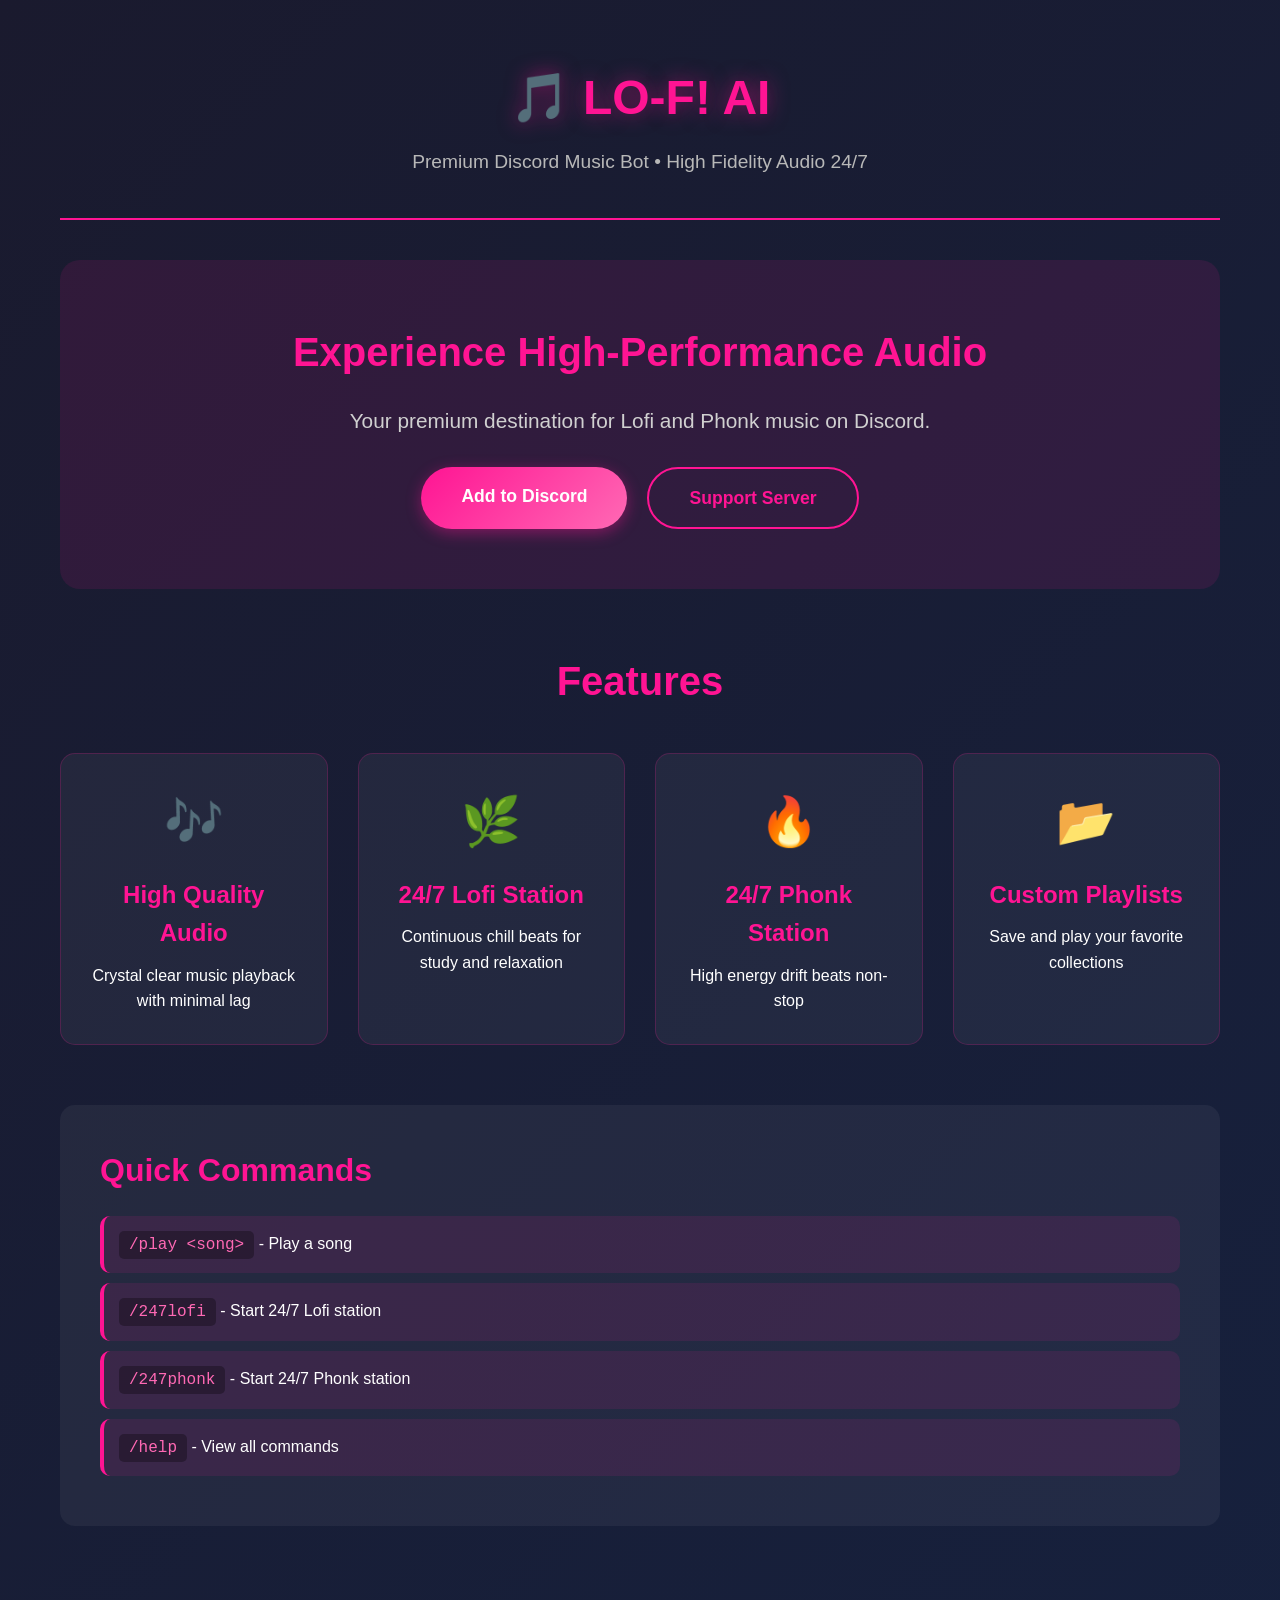
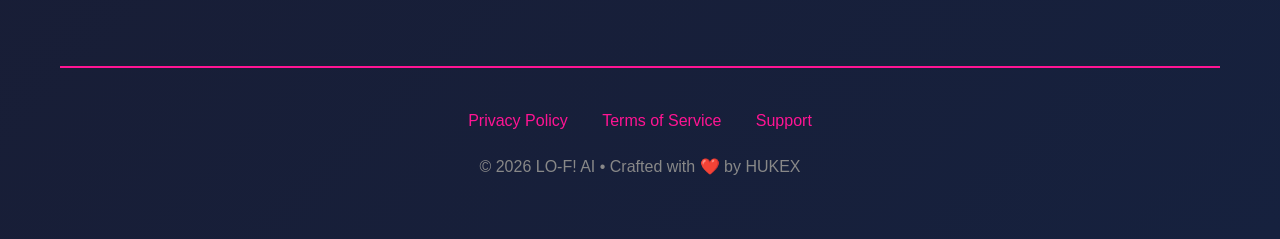
==== index.html @ 0ba2e4ad "lofi-ai" ====
<!DOCTYPE html>
<html lang="en">
<head>
    <meta charset="UTF-8">
    <meta name="viewport" content="width=device-width, initial-scale=1.0">
    <title>LO-F! AI - Premium Discord Music Bot</title>
    <link rel="stylesheet" href="style.css">
</head>
<body>
    <div class="container">
        <header>
            <h1>🎵 LO-F! AI</h1>
            <p class="tagline">Premium Discord Music Bot • High Fidelity Audio 24/7</p>
        </header>

        <main>
            <section class="hero">
                <h2>Experience High-Performance Audio</h2>
                <p>Your premium destination for Lofi and Phonk music on Discord.</p>
                <div class="cta-buttons">
                    <a href="https://discord.com/api/oauth2/authorize?client_id=YOUR_CLIENT_ID&permissions=36768832&scope=bot%20applications.commands" class="btn btn-primary">Add to Discord</a>
                    <a href="https://discord.gg/2WJfUDpQuA" class="btn btn-secondary">Support Server</a>
                </div>
            </section>

            <section class="features">
                <h2>Features</h2>
                <div class="feature-grid">
                    <div class="feature">
                        <span class="icon">🎶</span>
                        <h3>High Quality Audio</h3>
                        <p>Crystal clear music playback with minimal lag</p>
                    </div>
                    <div class="feature">
                        <span class="icon">🌿</span>
                        <h3>24/7 Lofi Station</h3>
                        <p>Continuous chill beats for study and relaxation</p>
                    </div>
                    <div class="feature">
                        <span class="icon">🔥</span>
                        <h3>24/7 Phonk Station</h3>
                        <p>High energy drift beats non-stop</p>
                    </div>
                    <div class="feature">
                        <span class="icon">📂</span>
                        <h3>Custom Playlists</h3>
                        <p>Save and play your favorite collections</p>
                    </div>
                </div>
            </section>

            <section class="commands">
                <h2>Quick Commands</h2>
                <ul>
                    <li><code>/play &lt;song&gt;</code> - Play a song</li>
                    <li><code>/247lofi</code> - Start 24/7 Lofi station</li>
                    <li><code>/247phonk</code> - Start 24/7 Phonk station</li>
                    <li><code>/help</code> - View all commands</li>
                </ul>
            </section>
        </main>

        <footer>
            <div class="footer-links">
                <a href="privacy.html">Privacy Policy</a>
                <a href="terms.html">Terms of Service</a>
                <a href="https://discord.gg/2WJfUDpQuA">Support</a>
            </div>
            <p>&copy; 2026 LO-F! AI • Crafted with ❤️ by HUKEX</p>
        </footer>
    </div>
</body>
</html>
---- style.css ----
* {
    margin: 0;
    padding: 0;
    box-sizing: border-box;
}

body {
    font-family: 'Segoe UI', Tahoma, Geneva, Verdana, sans-serif;
    background: linear-gradient(135deg, #1a1a2e 0%, #16213e 100%);
    color: #ffffff;
    line-height: 1.6;
    min-height: 100vh;
}

.container {
    max-width: 1200px;
    margin: 0 auto;
    padding: 20px;
}

header {
    text-align: center;
    padding: 40px 0;
    border-bottom: 2px solid #FF1493;
}

header h1 {
    font-size: 3em;
    color: #FF1493;
    margin-bottom: 10px;
    text-shadow: 0 0 20px rgba(255, 20, 147, 0.5);
}

.tagline {
    font-size: 1.2em;
    color: #b8b8b8;
}

.tagline a {
    color: #FF1493;
    text-decoration: none;
}

.tagline a:hover {
    text-decoration: underline;
}

main {
    padding: 40px 0;
}

.hero {
    text-align: center;
    padding: 60px 20px;
    background: rgba(255, 20, 147, 0.1);
    border-radius: 20px;
    margin-bottom: 40px;
}

.hero h2 {
    font-size: 2.5em;
    margin-bottom: 20px;
    color: #FF1493;
}

.hero p {
    font-size: 1.3em;
    margin-bottom: 30px;
    color: #d0d0d0;
}

.cta-buttons {
    display: flex;
    gap: 20px;
    justify-content: center;
    flex-wrap: wrap;
}

.btn {
    padding: 15px 40px;
    border-radius: 50px;
    text-decoration: none;
    font-size: 1.1em;
    font-weight: bold;
    transition: all 0.3s ease;
    display: inline-block;
}

.btn-primary {
    background: linear-gradient(135deg, #FF1493, #ff69b4);
    color: white;
    box-shadow: 0 4px 15px rgba(255, 20, 147, 0.4);
}

.btn-primary:hover {
    transform: translateY(-3px);
    box-shadow: 0 6px 20px rgba(255, 20, 147, 0.6);
}

.btn-secondary {
    background: transparent;
    color: #FF1493;
    border: 2px solid #FF1493;
}

.btn-secondary:hover {
    background: #FF1493;
    color: white;
    transform: translateY(-3px);
}

.features {
    margin: 60px 0;
}

.features h2 {
    text-align: center;
    font-size: 2.5em;
    margin-bottom: 40px;
    color: #FF1493;
}

.feature-grid {
    display: grid;
    grid-template-columns: repeat(auto-fit, minmax(250px, 1fr));
    gap: 30px;
}

.feature {
    background: rgba(255, 255, 255, 0.05);
    padding: 30px;
    border-radius: 15px;
    text-align: center;
    transition: transform 0.3s ease;
    border: 1px solid rgba(255, 20, 147, 0.2);
}

.feature:hover {
    transform: translateY(-10px);
    border-color: #FF1493;
}

.feature .icon {
    font-size: 3em;
    display: block;
    margin-bottom: 15px;
}

.feature h3 {
    color: #FF1493;
    margin-bottom: 10px;
    font-size: 1.5em;
}

.commands {
    background: rgba(255, 255, 255, 0.05);
    padding: 40px;
    border-radius: 15px;
    margin: 40px 0;
}

.commands h2 {
    color: #FF1493;
    margin-bottom: 20px;
    font-size: 2em;
}

.commands ul {
    list-style: none;
}

.commands li {
    padding: 15px;
    margin: 10px 0;
    background: rgba(255, 20, 147, 0.1);
    border-radius: 10px;
    border-left: 4px solid #FF1493;
}

.commands code {
    background: rgba(0, 0, 0, 0.3);
    padding: 5px 10px;
    border-radius: 5px;
    color: #ff69b4;
    font-family: 'Courier New', monospace;
}

.legal-content {
    background: rgba(255, 255, 255, 0.05);
    padding: 40px;
    border-radius: 15px;
    max-width: 900px;
    margin: 0 auto;
}

.legal-content h1 {
    color: #FF1493;
    margin-bottom: 20px;
    font-size: 2.5em;
    text-align: center;
}

.legal-content h2 {
    color: #ff69b4;
    margin-top: 30px;
    margin-bottom: 15px;
    font-size: 1.8em;
}

.legal-content section {
    margin-bottom: 30px;
}

.legal-content ul {
    margin-left: 30px;
    margin-top: 10px;
}

.legal-content li {
    margin: 8px 0;
}

.legal-content a {
    color: #FF1493;
    text-decoration: none;
}

.legal-content a:hover {
    text-decoration: underline;
}

.legal-content p {
    margin: 10px 0;
    color: #d0d0d0;
}

footer {
    text-align: center;
    padding: 40px 0;
    border-top: 2px solid #FF1493;
    margin-top: 60px;
}

.footer-links {
    margin-bottom: 20px;
}

.footer-links a {
    color: #FF1493;
    text-decoration: none;
    margin: 0 15px;
    transition: color 0.3s ease;
}

.footer-links a:hover {
    color: #ff69b4;
}

footer p {
    color: #888;
}

@media (max-width: 768px) {
    header h1 {
        font-size: 2em;
    }

    .hero h2 {
        font-size: 1.8em;
    }

    .cta-buttons {
        flex-direction: column;
        align-items: center;
    }

    .btn {
        width: 100%;
        max-width: 300px;
    }

    .legal-content {
        padding: 20px;
    }

    .legal-content h1 {
        font-size: 1.8em;
    }

    .legal-content h2 {
        font-size: 1.4em;
    }
}
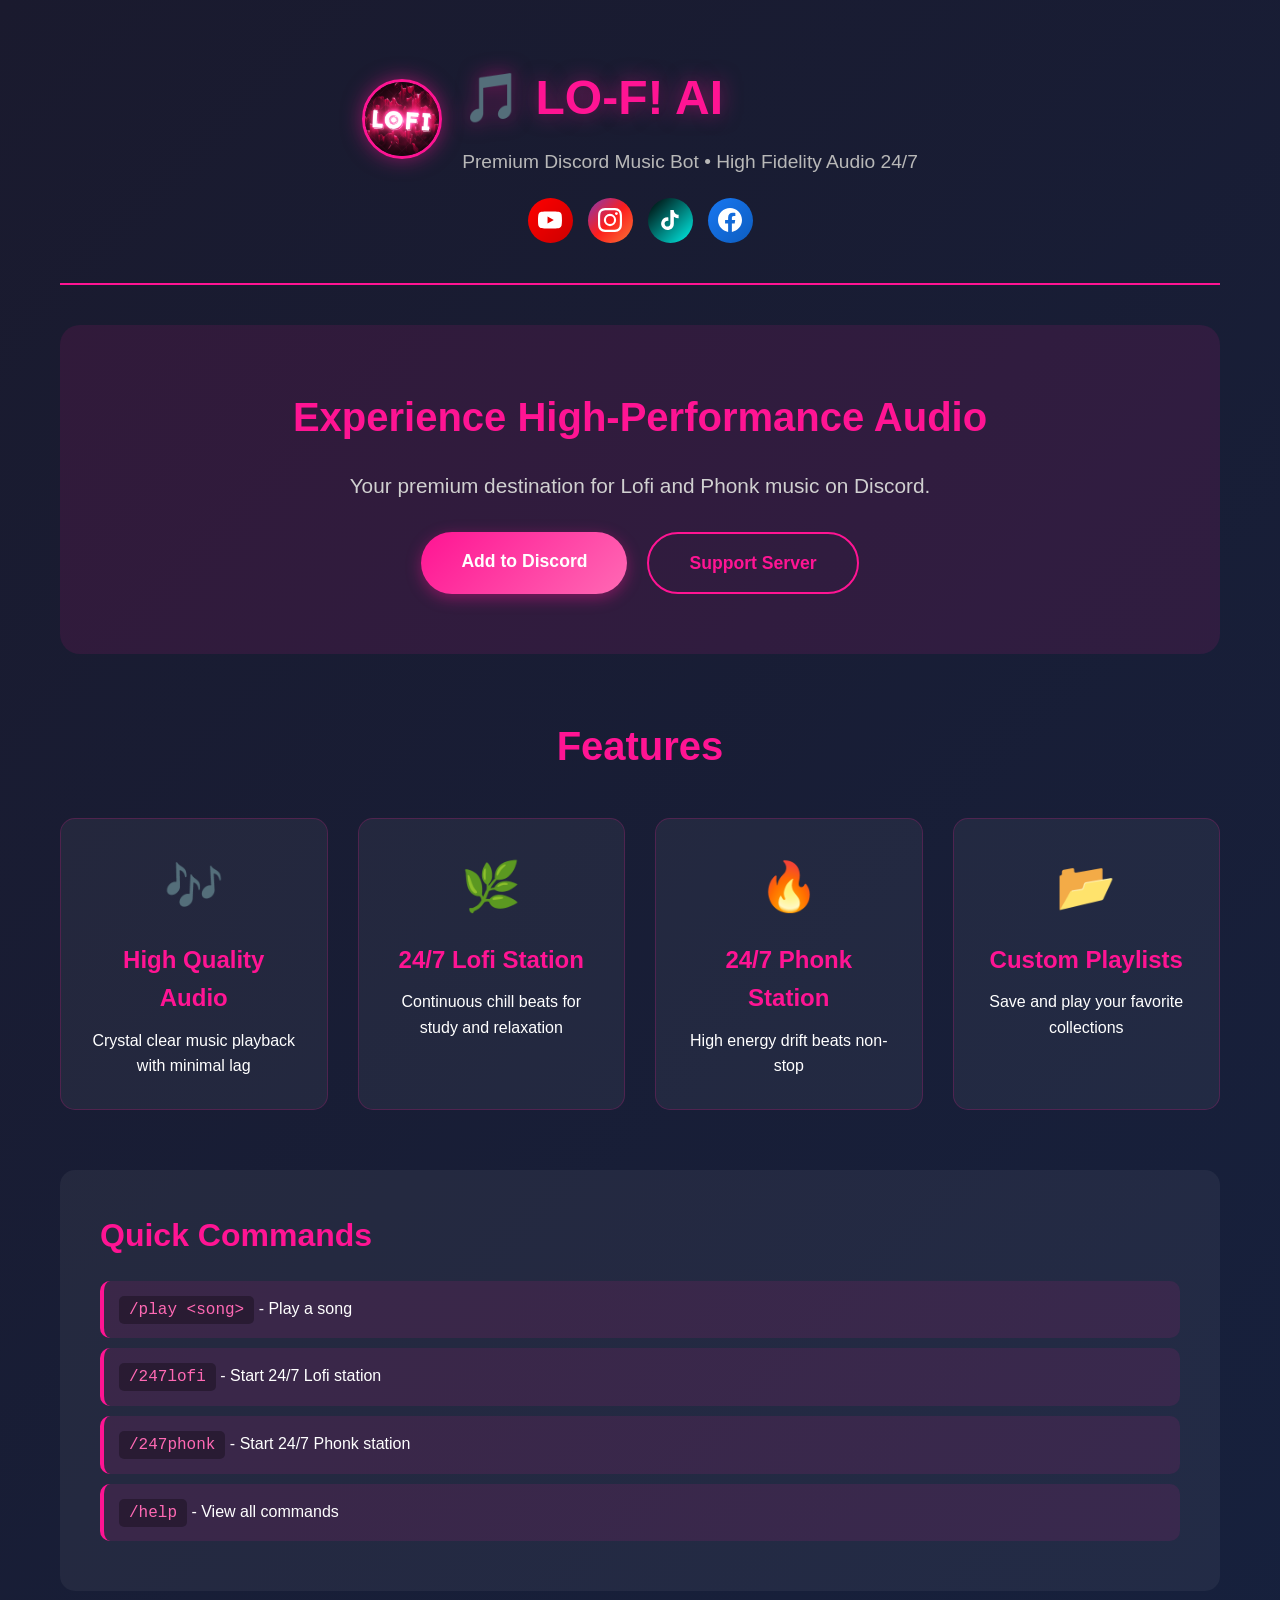
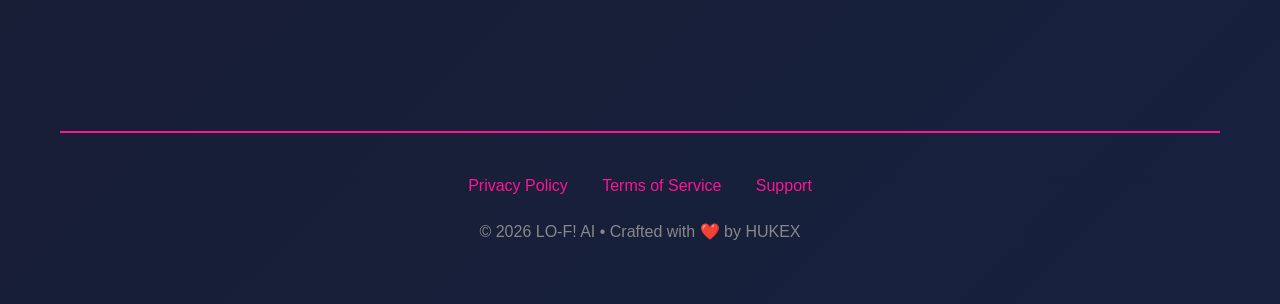
==== commit 05dab3d7: "Add files via upload" ====
--- a/index.html
+++ b/index.html
@@ -1,16 +1,50 @@
 <!DOCTYPE html>
 <html lang="en">
+
 <head>
     <meta charset="UTF-8">
     <meta name="viewport" content="width=device-width, initial-scale=1.0">
     <title>LO-F! AI - Premium Discord Music Bot</title>
     <link rel="stylesheet" href="style.css">
 </head>
+
 <body>
     <div class="container">
         <header>
-            <h1>🎵 LO-F! AI</h1>
-            <p class="tagline">Premium Discord Music Bot • High Fidelity Audio 24/7</p>
+            <div class="logo-container">
+                <img src="logo.png" alt="LO-F! AI Logo" class="logo">
+                <div class="header-text">
+                    <h1>🎵 LO-F! AI</h1>
+                    <p class="tagline">Premium Discord Music Bot • High Fidelity Audio 24/7</p>
+                </div>
+            </div>
+            <div class="social-links">
+                <a href="https://www.youtube.com/@hukexff" target="_blank" title="YouTube" class="social-btn youtube">
+                    <svg width="24" height="24" viewBox="0 0 24 24" fill="currentColor">
+                        <path
+                            d="M23.498 6.186a3.016 3.016 0 0 0-2.122-2.136C19.505 3.545 12 3.545 12 3.545s-7.505 0-9.377.505A3.017 3.017 0 0 0 .502 6.186C0 8.07 0 12 0 12s0 3.93.502 5.814a3.016 3.016 0 0 0 2.122 2.136c1.871.505 9.376.505 9.376.505s7.505 0 9.377-.505a3.015 3.015 0 0 0 2.122-2.136C24 15.93 24 12 24 12s0-3.93-.502-5.814zM9.545 15.568V8.432L15.818 12l-6.273 3.568z" />
+                    </svg>
+                </a>
+                <a href="https://www.instagram.com/hukexff" target="_blank" title="Instagram"
+                    class="social-btn instagram">
+                    <svg width="24" height="24" viewBox="0 0 24 24" fill="currentColor">
+                        <path
+                            d="M12 2.163c3.204 0 3.584.012 4.85.07 3.252.148 4.771 1.691 4.919 4.919.058 1.265.069 1.645.069 4.849 0 3.205-.012 3.584-.069 4.849-.149 3.225-1.664 4.771-4.919 4.919-1.266.058-1.644.07-4.85.07-3.204 0-3.584-.012-4.849-.07-3.26-.149-4.771-1.699-4.919-4.92-.058-1.265-.07-1.644-.07-4.849 0-3.204.013-3.583.07-4.849.149-3.227 1.664-4.771 4.919-4.919 1.266-.057 1.645-.069 4.849-.069zM12 0C8.741 0 8.333.014 7.053.072 2.695.272.273 2.69.073 7.052.014 8.333 0 8.741 0 12c0 3.259.014 3.668.072 4.948.2 4.358 2.618 6.78 6.98 6.98C8.333 23.986 8.741 24 12 24c3.259 0 3.668-.014 4.948-.072 4.354-.2 6.782-2.618 6.979-6.98.059-1.28.073-1.689.073-4.948 0-3.259-.014-3.667-.072-4.947-.196-4.354-2.617-6.78-6.979-6.98C15.668.014 15.259 0 12 0zm0 5.838a6.162 6.162 0 1 0 0 12.324 6.162 6.162 0 0 0 0-12.324zM12 16a4 4 0 1 1 0-8 4 4 0 0 1 0 8zm6.406-11.845a1.44 1.44 0 1 0 0 2.881 1.44 1.44 0 0 0 0-2.881z" />
+                    </svg>
+                </a>
+                <a href="https://www.tiktok.com/@hukexff" target="_blank" title="TikTok" class="social-btn tiktok">
+                    <svg width="24" height="24" viewBox="0 0 24 24" fill="currentColor">
+                        <path
+                            d="M19.59 6.69a4.83 4.83 0 0 1-3.77-4.25V2h-3.45v13.67a2.89 2.89 0 0 1-5.2 1.74 2.89 2.89 0 0 1 2.31-4.64 2.93 2.93 0 0 1 .88.13V9.4a6.84 6.84 0 0 0-1-.05A6.33 6.33 0 0 0 5 20.1a6.34 6.34 0 0 0 10.86-4.43v-7a8.16 8.16 0 0 0 4.77 1.52v-3.4a4.85 4.85 0 0 1-1-.1z" />
+                    </svg>
+                </a>
+                <a href="https://www.facebook.com/hukexff" target="_blank" title="Facebook" class="social-btn facebook">
+                    <svg width="24" height="24" viewBox="0 0 24 24" fill="currentColor">
+                        <path
+                            d="M24 12.073c0-6.627-5.373-12-12-12s-12 5.373-12 12c0 5.99 4.388 10.954 10.125 11.854v-8.385H7.078v-3.47h3.047V9.43c0-3.007 1.792-4.669 4.533-4.669 1.312 0 2.686.235 2.686.235v2.953H15.83c-1.491 0-1.956.925-1.956 1.874v2.25h3.328l-.532 3.47h-2.796v8.385C19.612 23.027 24 18.062 24 12.073z" />
+                    </svg>
+                </a>
+            </div>
         </header>
 
         <main>
@@ -18,7 +52,8 @@
                 <h2>Experience High-Performance Audio</h2>
                 <p>Your premium destination for Lofi and Phonk music on Discord.</p>
                 <div class="cta-buttons">
-                    <a href="https://discord.com/api/oauth2/authorize?client_id=YOUR_CLIENT_ID&permissions=36768832&scope=bot%20applications.commands" class="btn btn-primary">Add to Discord</a>
+                    <a href="https://discord.com/api/oauth2/authorize?client_id=YOUR_CLIENT_ID&permissions=36768832&scope=bot%20applications.commands"
+                        class="btn btn-primary">Add to Discord</a>
                     <a href="https://discord.gg/2WJfUDpQuA" class="btn btn-secondary">Support Server</a>
                 </div>
             </section>
@@ -70,4 +105,5 @@
         </footer>
     </div>
 </body>
-</html>
+
+</html>
--- a/style.css
+++ b/style.css
@@ -24,11 +24,90 @@
     border-bottom: 2px solid #FF1493;
 }
 
+.logo-container {
+    display: flex;
+    align-items: center;
+    justify-content: center;
+    gap: 20px;
+    margin-bottom: 20px;
+    flex-wrap: wrap;
+}
+
+.logo {
+    width: 80px;
+    height: 80px;
+    border-radius: 50%;
+    border: 3px solid #FF1493;
+    box-shadow: 0 0 20px rgba(255, 20, 147, 0.5);
+}
+
+.header-text {
+    text-align: left;
+}
+
 header h1 {
     font-size: 3em;
     color: #FF1493;
     margin-bottom: 10px;
     text-shadow: 0 0 20px rgba(255, 20, 147, 0.5);
+}
+
+.social-links {
+    display: flex;
+    gap: 15px;
+    justify-content: center;
+    margin-top: 20px;
+}
+
+.social-btn {
+    width: 45px;
+    height: 45px;
+    border-radius: 50%;
+    display: flex;
+    align-items: center;
+    justify-content: center;
+    transition: all 0.3s ease;
+    text-decoration: none;
+}
+
+.social-btn:hover {
+    transform: translateY(-5px);
+}
+
+.social-btn.youtube {
+    background: linear-gradient(135deg, #FF0000, #cc0000);
+    color: white;
+}
+
+.social-btn.youtube:hover {
+    box-shadow: 0 5px 20px rgba(255, 0, 0, 0.5);
+}
+
+.social-btn.instagram {
+    background: linear-gradient(135deg, #833AB4, #FD1D1D, #F77737);
+    color: white;
+}
+
+.social-btn.instagram:hover {
+    box-shadow: 0 5px 20px rgba(253, 29, 29, 0.5);
+}
+
+.social-btn.tiktok {
+    background: linear-gradient(135deg, #000000, #00f2ea);
+    color: white;
+}
+
+.social-btn.tiktok:hover {
+    box-shadow: 0 5px 20px rgba(0, 242, 234, 0.5);
+}
+
+.social-btn.facebook {
+    background: linear-gradient(135deg, #1877F2, #0d5dbf);
+    color: white;
+}
+
+.social-btn.facebook:hover {
+    box-shadow: 0 5px 20px rgba(24, 119, 242, 0.5);
 }
 
 .tagline {
@@ -290,4 +369,4 @@
     .legal-content h2 {
         font-size: 1.4em;
     }
-}
+}
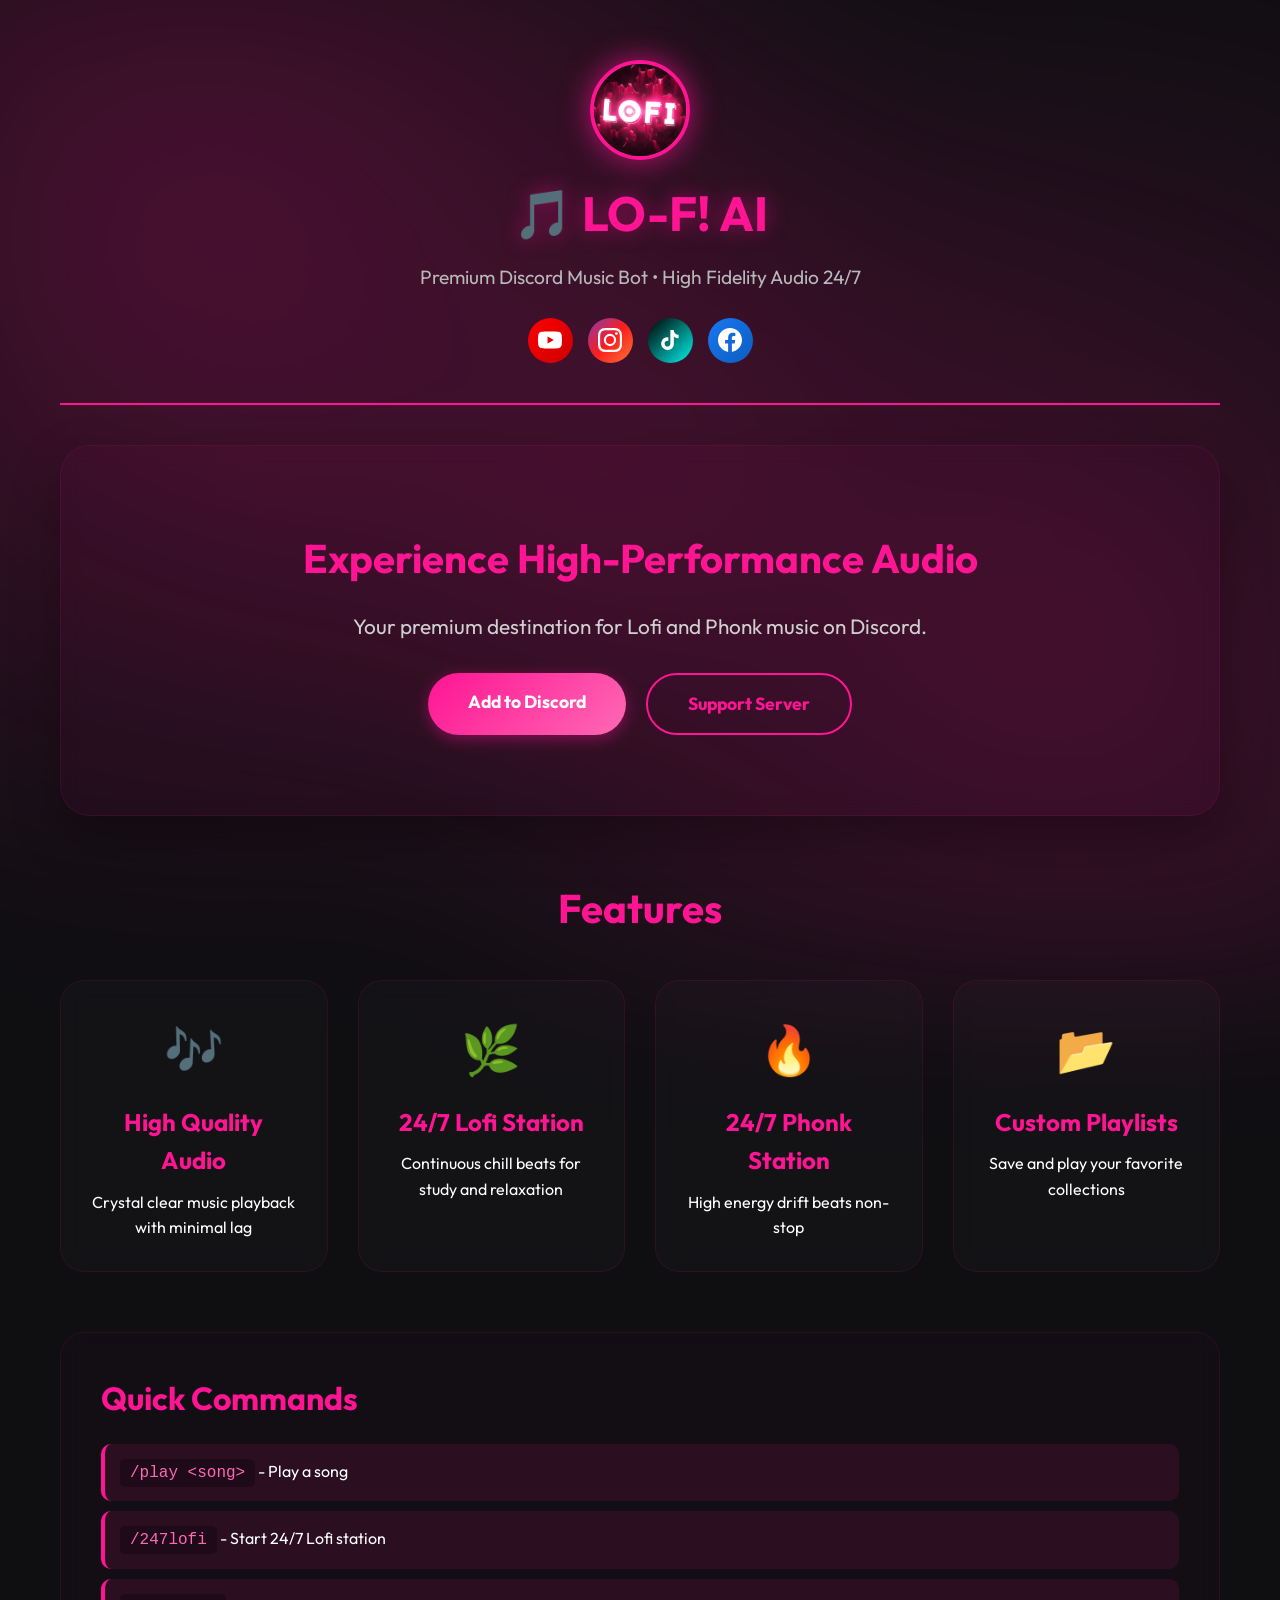
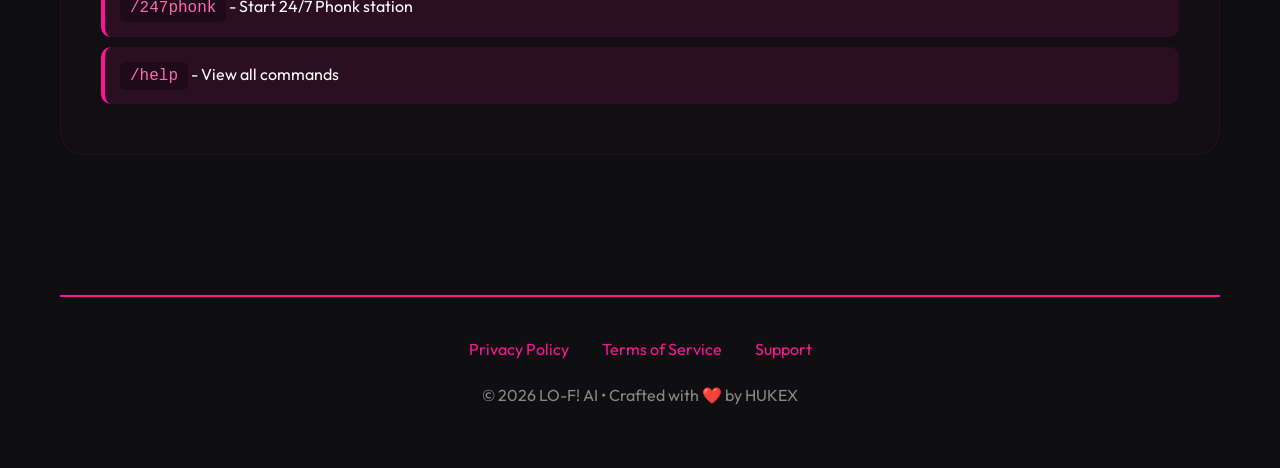
==== commit 1ded92f2: "Add files via upload" ====
--- a/index.html
+++ b/index.html
@@ -5,10 +5,28 @@
     <meta charset="UTF-8">
     <meta name="viewport" content="width=device-width, initial-scale=1.0">
     <title>LO-F! AI - Premium Discord Music Bot</title>
+    <link rel="icon" type="image/png" href="logo.png">
+    <link rel="preconnect" href="https://fonts.googleapis.com">
+    <link rel="preconnect" href="https://fonts.gstatic.com" crossorigin>
+    <link href="https://fonts.googleapis.com/css2?family=Outfit:wght@300;400;600;700&display=swap" rel="stylesheet">
     <link rel="stylesheet" href="style.css">
 </head>
 
 <body>
+    <!-- Snowfall Animation -->
+    <div class="snowflakes" aria-hidden="true">
+        <div class="snowflake">🎵</div>
+        <div class="snowflake">🎶</div>
+        <div class="snowflake">🎧</div>
+        <div class="snowflake">🎵</div>
+        <div class="snowflake">🎶</div>
+        <div class="snowflake">🎧</div>
+        <div class="snowflake">🎵</div>
+        <div class="snowflake">🎶</div>
+        <div class="snowflake">🎧</div>
+        <div class="snowflake">🎵</div>
+    </div>
+
     <div class="container">
         <header>
             <div class="logo-container">
@@ -52,7 +70,7 @@
                 <h2>Experience High-Performance Audio</h2>
                 <p>Your premium destination for Lofi and Phonk music on Discord.</p>
                 <div class="cta-buttons">
-                    <a href="https://discord.com/api/oauth2/authorize?client_id=YOUR_CLIENT_ID&permissions=36768832&scope=bot%20applications.commands"
+                    <a href="https://discord.com/oauth2/authorize?client_id=1449357427429605497&permissions=8&integration_type=0&scope=applications.commands+bot"
                         class="btn btn-primary">Add to Discord</a>
                     <a href="https://discord.gg/2WJfUDpQuA" class="btn btn-secondary">Support Server</a>
                 </div>
@@ -104,6 +122,36 @@
             <p>&copy; 2026 LO-F! AI • Crafted with ❤️ by HUKEX</p>
         </footer>
     </div>
+
+    <!-- Circular Favicon Script -->
+    <script>
+        window.addEventListener('load', () => {
+            const img = new Image();
+            img.src = 'logo.png';
+            img.onload = () => {
+                const canvas = document.createElement('canvas');
+                const size = 64; // Standard favicon size
+                canvas.width = size;
+                canvas.height = size;
+                const ctx = canvas.height === size ? canvas.getContext('2d') : null;
+                if (!ctx) return;
+
+                // Draw circular crop
+                ctx.beginPath();
+                ctx.arc(size / 2, size / 2, size / 2, 0, Math.PI * 2);
+                ctx.closePath();
+                ctx.clip();
+
+                ctx.drawImage(img, 0, 0, size, size);
+
+                // Set as favicon
+                const link = document.querySelector("link[rel~='icon']");
+                if (link) {
+                    link.href = canvas.toDataURL('image/png');
+                }
+            };
+        });
+    </script>
 </body>
 
 </html>
--- a/style.css
+++ b/style.css
@@ -5,17 +5,154 @@
 }
 
 body {
-    font-family: 'Segoe UI', Tahoma, Geneva, Verdana, sans-serif;
-    background: linear-gradient(135deg, #1a1a2e 0%, #16213e 100%);
+    font-family: 'Outfit', 'Segoe UI', sans-serif;
+    background: #0f0f12;
+    /* Slightly brighter obsidian */
     color: #ffffff;
     line-height: 1.6;
     min-height: 100vh;
+    position: relative;
+    overflow-x: hidden;
+}
+
+@keyframes aurora {
+    0% {
+        transform: translate(0, 0) scale(1);
+        opacity: 0.6;
+    }
+
+    50% {
+        transform: translate(20px, 20px) scale(1.1);
+        opacity: 0.9;
+    }
+
+    100% {
+        transform: translate(0, 0) scale(1);
+        opacity: 0.6;
+    }
+}
+
+/* Premium Liquid Aurora Background */
+body::before {
+    content: '';
+    position: fixed;
+    top: -10%;
+    left: -10%;
+    width: 120%;
+    height: 120%;
+    background-image:
+        radial-gradient(circle at 20% 30%, rgba(255, 20, 147, 0.25) 0%, transparent 50%),
+        radial-gradient(circle at 80% 70%, rgba(255, 20, 147, 0.2) 0%, transparent 50%),
+        radial-gradient(circle at 50% 50%, rgba(255, 20, 147, 0.1) 0%, transparent 60%);
+    filter: blur(80px);
+    pointer-events: none;
+    z-index: 0;
+    animation: aurora 20s ease-in-out infinite;
+}
+
+/* Snowfall Animation */
+.snowflakes {
+    position: fixed;
+    top: 0;
+    left: 0;
+    width: 100%;
+    height: 100%;
+    pointer-events: none;
+    z-index: 1;
+}
+
+.snowflake {
+    position: absolute;
+    top: -10%;
+    z-index: 1;
+    user-select: none;
+    cursor: default;
+    animation-name: snowfall;
+    animation-duration: 10s;
+    animation-timing-function: linear;
+    animation-iteration-count: infinite;
+    opacity: 0.8;
+    font-size: 1.5em;
+}
+
+.snowflake:nth-of-type(0) {
+    left: 1%;
+    animation-delay: 0s;
+    animation-duration: 6s;
+}
+
+.snowflake:nth-of-type(1) {
+    left: 10%;
+    animation-delay: 1s;
+    animation-duration: 8s;
+}
+
+.snowflake:nth-of-type(2) {
+    left: 20%;
+    animation-delay: 6s;
+    animation-duration: 7s;
+}
+
+.snowflake:nth-of-type(3) {
+    left: 30%;
+    animation-delay: 4s;
+    animation-duration: 9s;
+}
+
+.snowflake:nth-of-type(4) {
+    left: 40%;
+    animation-delay: 2s;
+    animation-duration: 6s;
+}
+
+.snowflake:nth-of-type(5) {
+    left: 50%;
+    animation-delay: 8s;
+    animation-duration: 8s;
+}
+
+.snowflake:nth-of-type(6) {
+    left: 60%;
+    animation-delay: 6s;
+    animation-duration: 7s;
+}
+
+.snowflake:nth-of-type(7) {
+    left: 70%;
+    animation-delay: 2.5s;
+    animation-duration: 9s;
+}
+
+.snowflake:nth-of-type(8) {
+    left: 80%;
+    animation-delay: 1s;
+    animation-duration: 6s;
+}
+
+.snowflake:nth-of-type(9) {
+    left: 90%;
+    animation-delay: 3s;
+    animation-duration: 8s;
+}
+
+@keyframes snowfall {
+    0% {
+        top: -10%;
+        transform: translateX(0px) rotate(0deg);
+    }
+
+    100% {
+        top: 100%;
+        transform: translateX(100px) rotate(360deg);
+    }
 }
 
 .container {
     max-width: 1200px;
     margin: 0 auto;
     padding: 20px;
+    position: relative;
+    z-index: 10;
 }
 
 header {
@@ -26,23 +163,36 @@
 
 .logo-container {
     display: flex;
+    flex-direction: column;
     align-items: center;
     justify-content: center;
-    gap: 20px;
-    margin-bottom: 20px;
-    flex-wrap: wrap;
+    gap: 15px;
+    margin-bottom: 25px;
 }
 
 .logo {
-    width: 80px;
-    height: 80px;
+    width: 100px;
+    height: 100px;
     border-radius: 50%;
-    border: 3px solid #FF1493;
-    box-shadow: 0 0 20px rgba(255, 20, 147, 0.5);
+    border: 4px solid #FF1493;
+    box-shadow: 0 0 30px rgba(255, 20, 147, 0.7);
+    animation: pulse 2s ease-in-out infinite;
+}
+
+@keyframes pulse {
+
+    0%,
+    100% {
+        box-shadow: 0 0 30px rgba(255, 20, 147, 0.7);
+    }
+
+    50% {
+        box-shadow: 0 0 50px rgba(255, 20, 147, 1);
+    }
 }
 
 .header-text {
-    text-align: left;
+    text-align: center;
 }
 
 header h1 {
@@ -130,10 +280,13 @@
 
 .hero {
     text-align: center;
-    padding: 60px 20px;
-    background: rgba(255, 20, 147, 0.1);
-    border-radius: 20px;
-    margin-bottom: 40px;
+    padding: 80px 40px;
+    background: rgba(255, 20, 147, 0.03);
+    border: 1px solid rgba(255, 20, 147, 0.1);
+    backdrop-filter: blur(10px);
+    border-radius: 30px;
+    margin-bottom: 60px;
+    box-shadow: 0 20px 50px rgba(0, 0, 0, 0.3);
 }
 
 .hero h2 {
@@ -206,17 +359,20 @@
 }
 
 .feature {
-    background: rgba(255, 255, 255, 0.05);
+    background: rgba(255, 255, 255, 0.02);
     padding: 30px;
-    border-radius: 15px;
-    text-align: center;
-    transition: transform 0.3s ease;
-    border: 1px solid rgba(255, 20, 147, 0.2);
+    border-radius: 24px;
+    text-align: center;
+    transition: all 0.4s cubic-bezier(0.175, 0.885, 0.32, 1.275);
+    border: 1px solid rgba(255, 20, 147, 0.1);
+    backdrop-filter: blur(10px);
 }
 
 .feature:hover {
-    transform: translateY(-10px);
-    border-color: #FF1493;
+    transform: translateY(-12px);
+    border-color: rgba(255, 20, 147, 0.5);
+    background: rgba(255, 20, 147, 0.05);
+    box-shadow: 0 15px 40px rgba(255, 20, 147, 0.15);
 }
 
 .feature .icon {
@@ -232,10 +388,12 @@
 }
 
 .commands {
-    background: rgba(255, 255, 255, 0.05);
+    background: rgba(255, 20, 147, 0.02);
     padding: 40px;
-    border-radius: 15px;
+    border-radius: 24px;
     margin: 40px 0;
+    border: 1px solid rgba(255, 20, 147, 0.1);
+    backdrop-filter: blur(10px);
 }
 
 .commands h2 {
